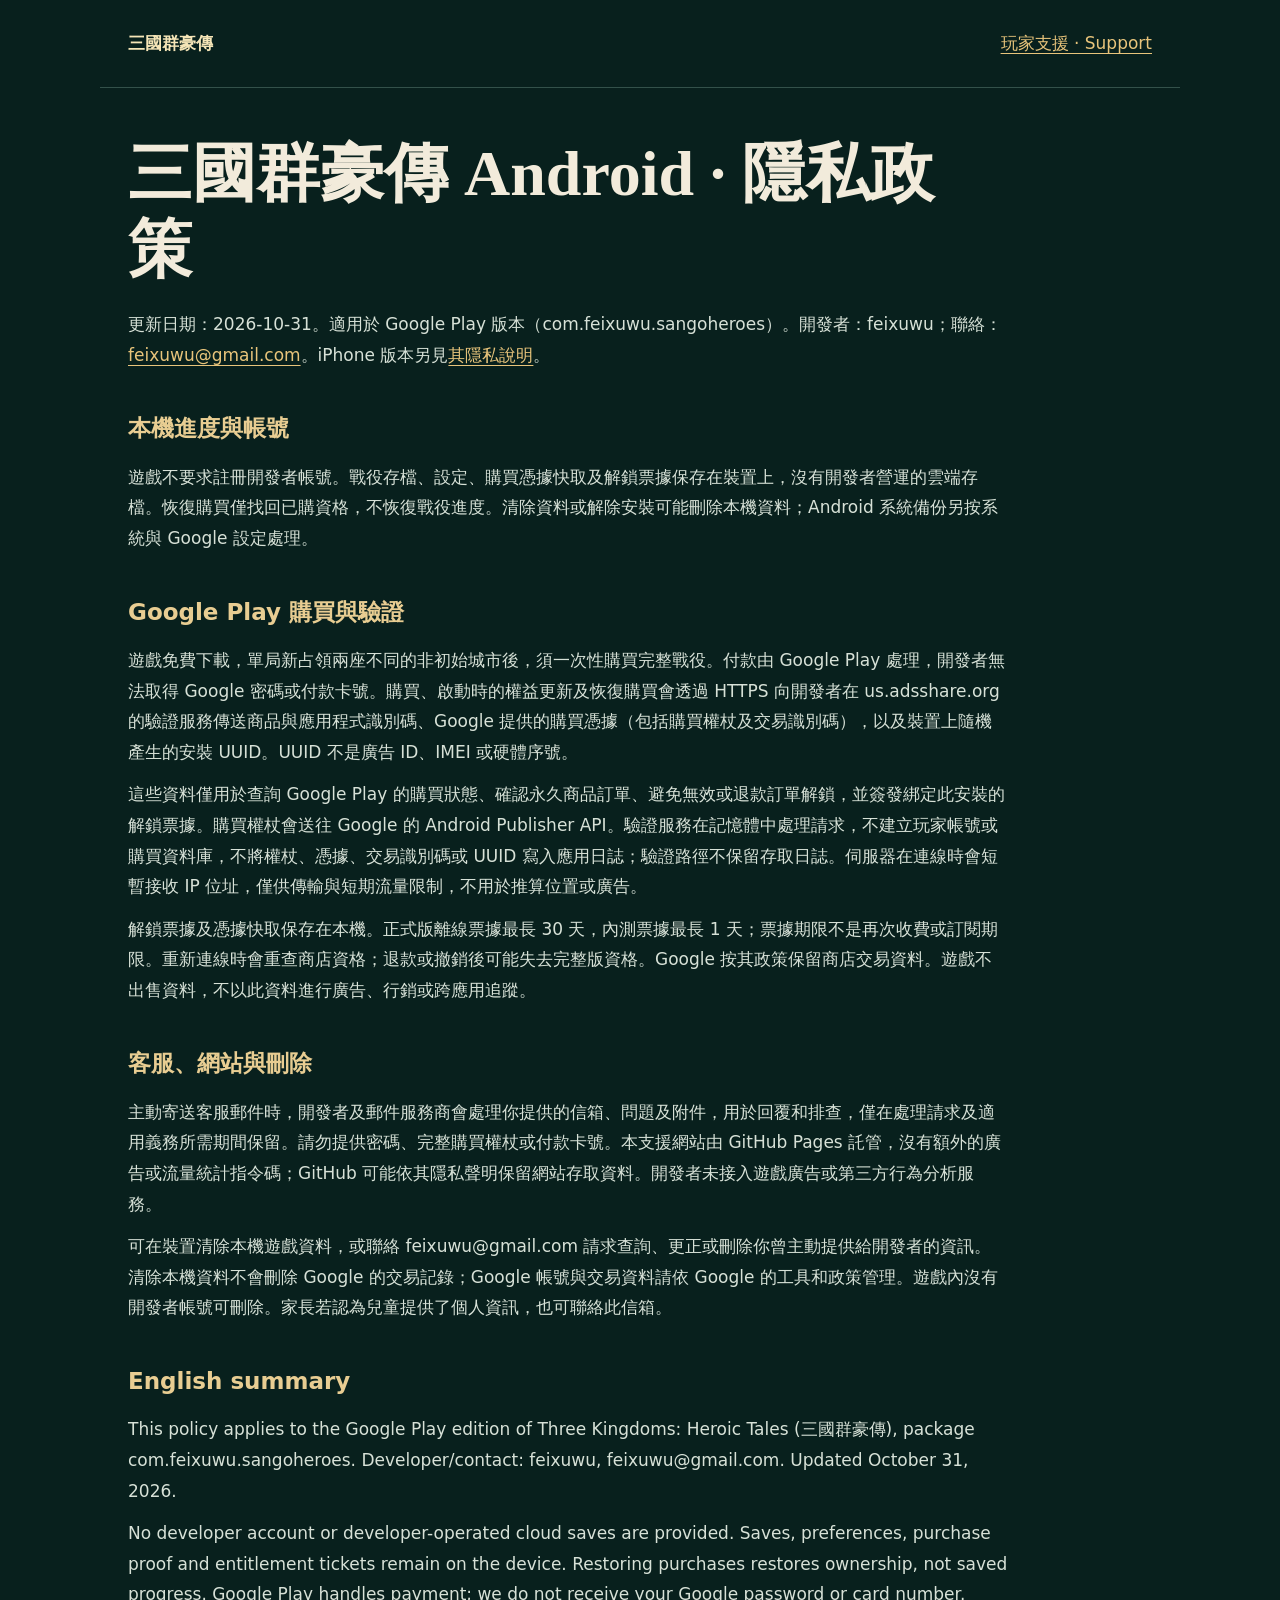
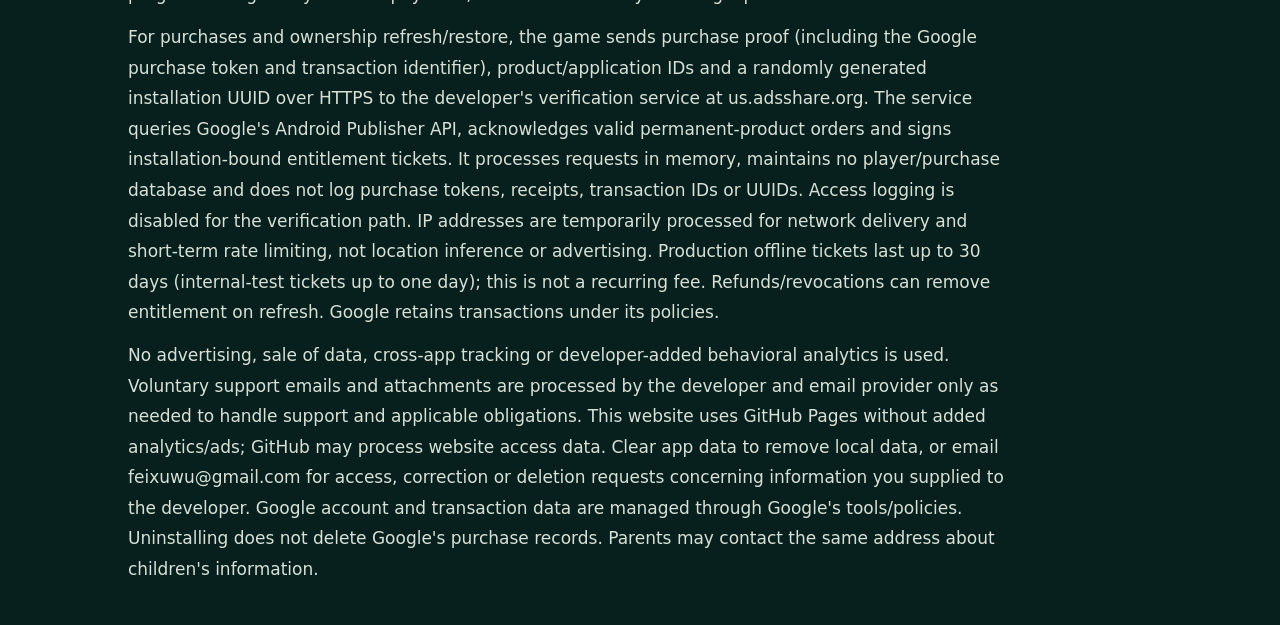
==== privacy-android.html @ 47c4d579 "Add Android Google Play purchase verification privacy policy" ====
<!doctype html>
<html lang="zh-Hant"><head><meta charset="utf-8"><meta name="viewport" content="width=device-width,initial-scale=1"><title>三國群豪傳 Android · 隱私政策</title><link rel="stylesheet" href="site.css"></head>
<body><header><a class="brand" href="index.html">三國群豪傳</a><nav><a href="support.html">玩家支援 · Support</a></nav></header><main><article class="article">
<h1>三國群豪傳 Android · 隱私政策</h1><p>更新日期：2026-10-31。適用於 Google Play 版本（com.feixuwu.sangoheroes）。開發者：feixuwu；聯絡：<a href="mailto:feixuwu@gmail.com">feixuwu@gmail.com</a>。iPhone 版本另見<a href="privacy.html">其隱私說明</a>。</p>
<h2>本機進度與帳號</h2><p>遊戲不要求註冊開發者帳號。戰役存檔、設定、購買憑據快取及解鎖票據保存在裝置上，沒有開發者營運的雲端存檔。恢復購買僅找回已購資格，不恢復戰役進度。清除資料或解除安裝可能刪除本機資料；Android 系統備份另按系統與 Google 設定處理。</p>
<h2>Google Play 購買與驗證</h2><p>遊戲免費下載，單局新占領兩座不同的非初始城市後，須一次性購買完整戰役。付款由 Google Play 處理，開發者無法取得 Google 密碼或付款卡號。購買、啟動時的權益更新及恢復購買會透過 HTTPS 向開發者在 us.adsshare.org 的驗證服務傳送商品與應用程式識別碼、Google 提供的購買憑據（包括購買權杖及交易識別碼），以及裝置上隨機產生的安裝 UUID。UUID 不是廣告 ID、IMEI 或硬體序號。</p>
<p>這些資料僅用於查詢 Google Play 的購買狀態、確認永久商品訂單、避免無效或退款訂單解鎖，並簽發綁定此安裝的解鎖票據。購買權杖會送往 Google 的 Android Publisher API。驗證服務在記憶體中處理請求，不建立玩家帳號或購買資料庫，不將權杖、憑據、交易識別碼或 UUID 寫入應用日誌；驗證路徑不保留存取日誌。伺服器在連線時會短暫接收 IP 位址，僅供傳輸與短期流量限制，不用於推算位置或廣告。</p>
<p>解鎖票據及憑據快取保存在本機。正式版離線票據最長 30 天，內測票據最長 1 天；票據期限不是再次收費或訂閱期限。重新連線時會重查商店資格；退款或撤銷後可能失去完整版資格。Google 按其政策保留商店交易資料。遊戲不出售資料，不以此資料進行廣告、行銷或跨應用追蹤。</p>
<h2>客服、網站與刪除</h2><p>主動寄送客服郵件時，開發者及郵件服務商會處理你提供的信箱、問題及附件，用於回覆和排查，僅在處理請求及適用義務所需期間保留。請勿提供密碼、完整購買權杖或付款卡號。本支援網站由 GitHub Pages 託管，沒有額外的廣告或流量統計指令碼；GitHub 可能依其隱私聲明保留網站存取資料。開發者未接入遊戲廣告或第三方行為分析服務。</p>
<p>可在裝置清除本機遊戲資料，或聯絡 feixuwu@gmail.com 請求查詢、更正或刪除你曾主動提供給開發者的資訊。清除本機資料不會刪除 Google 的交易記錄；Google 帳號與交易資料請依 Google 的工具和政策管理。遊戲內沒有開發者帳號可刪除。家長若認為兒童提供了個人資訊，也可聯絡此信箱。</p>
<h2>English summary</h2><p>This policy applies to the Google Play edition of Three Kingdoms: Heroic Tales (三國群豪傳), package com.feixuwu.sangoheroes. Developer/contact: feixuwu, feixuwu@gmail.com. Updated October 31, 2026.</p>
<p>No developer account or developer-operated cloud saves are provided. Saves, preferences, purchase proof and entitlement tickets remain on the device. Restoring purchases restores ownership, not saved progress. Google Play handles payment; we do not receive your Google password or card number.</p>
<p>For purchases and ownership refresh/restore, the game sends purchase proof (including the Google purchase token and transaction identifier), product/application IDs and a randomly generated installation UUID over HTTPS to the developer's verification service at us.adsshare.org. The service queries Google's Android Publisher API, acknowledges valid permanent-product orders and signs installation-bound entitlement tickets. It processes requests in memory, maintains no player/purchase database and does not log purchase tokens, receipts, transaction IDs or UUIDs. Access logging is disabled for the verification path. IP addresses are temporarily processed for network delivery and short-term rate limiting, not location inference or advertising. Production offline tickets last up to 30 days (internal-test tickets up to one day); this is not a recurring fee. Refunds/revocations can remove entitlement on refresh. Google retains transactions under its policies.</p>
<p>No advertising, sale of data, cross-app tracking or developer-added behavioral analytics is used. Voluntary support emails and attachments are processed by the developer and email provider only as needed to handle support and applicable obligations. This website uses GitHub Pages without added analytics/ads; GitHub may process website access data. Clear app data to remove local data, or email feixuwu@gmail.com for access, correction or deletion requests concerning information you supplied to the developer. Google account and transaction data are managed through Google's tools/policies. Uninstalling does not delete Google's purchase records. Parents may contact the same address about children's information.</p>
</article></main></body></html>
---- site.css ----
*{box-sizing:border-box}html{background:#08201d;color:#f2ebdb}body{margin:0;font:17px/1.8 system-ui,-apple-system,"Microsoft YaHei",sans-serif}a{color:#e8c47b;text-underline-offset:4px}a:hover{color:white}header,main,footer{max-width:1080px;margin:auto;padding:28px}header{display:flex;align-items:center;justify-content:space-between;gap:24px;border-bottom:1px solid #33514a}nav{display:flex;gap:22px;flex-wrap:wrap}.brand{font-weight:700;color:#f5e5b7;text-decoration:none}.languages{display:flex;gap:8px;margin:28px 0;flex-wrap:wrap}.languages a{padding:5px 14px;border:1px solid #416356;border-radius:7px;text-decoration:none}.languages a[aria-current=true]{background:#ecd08f;color:#132e25;border-color:#ecd08f}.eyebrow{letter-spacing:.18em;text-transform:uppercase;font-size:12px;color:#d6b66d}h1{font-family:Georgia,"KaiTi",serif;font-size:clamp(34px,5vw,64px);line-height:1.2;max-width:850px;margin:20px 0}h2{font-size:23px;color:#e8cd92;margin:38px 0 12px}p{max-width:880px;margin:12px 0;color:#d7e1d7}.hero{padding:30px 0 52px;border-bottom:1px solid #33514a}.lead{font-size:22px;max-width:780px}.notice{border-left:3px solid #ceaa61;background:#0f2c27;padding:16px 22px;margin:25px 0;color:#dce4db}.button{display:inline-block;padding:12px 23px;background:#e9c581;color:#102a24;border-radius:6px;text-decoration:none;font-weight:700;margin:12px 15px 12px 0}.button:hover{color:#132e25;background:#f4dfb4}.article{max-width:880px}.links{display:flex;gap:20px;flex-wrap:wrap}.contact{padding:25px 0;border-top:1px solid #33514a;margin-top:36px}footer{font-size:14px;color:#aebdb3;border-top:1px solid #33514a}section[hidden]{display:none}.noscript{padding:20px}a:focus-visible{outline:3px solid #fff;outline-offset:4px}@media(max-width:600px){body{font-size:16px}header{align-items:start;flex-direction:column;padding:22px}main{padding:22px}.hero{padding-top:10px}h1{font-size:38px}.lead{font-size:19px}nav{gap:17px}}
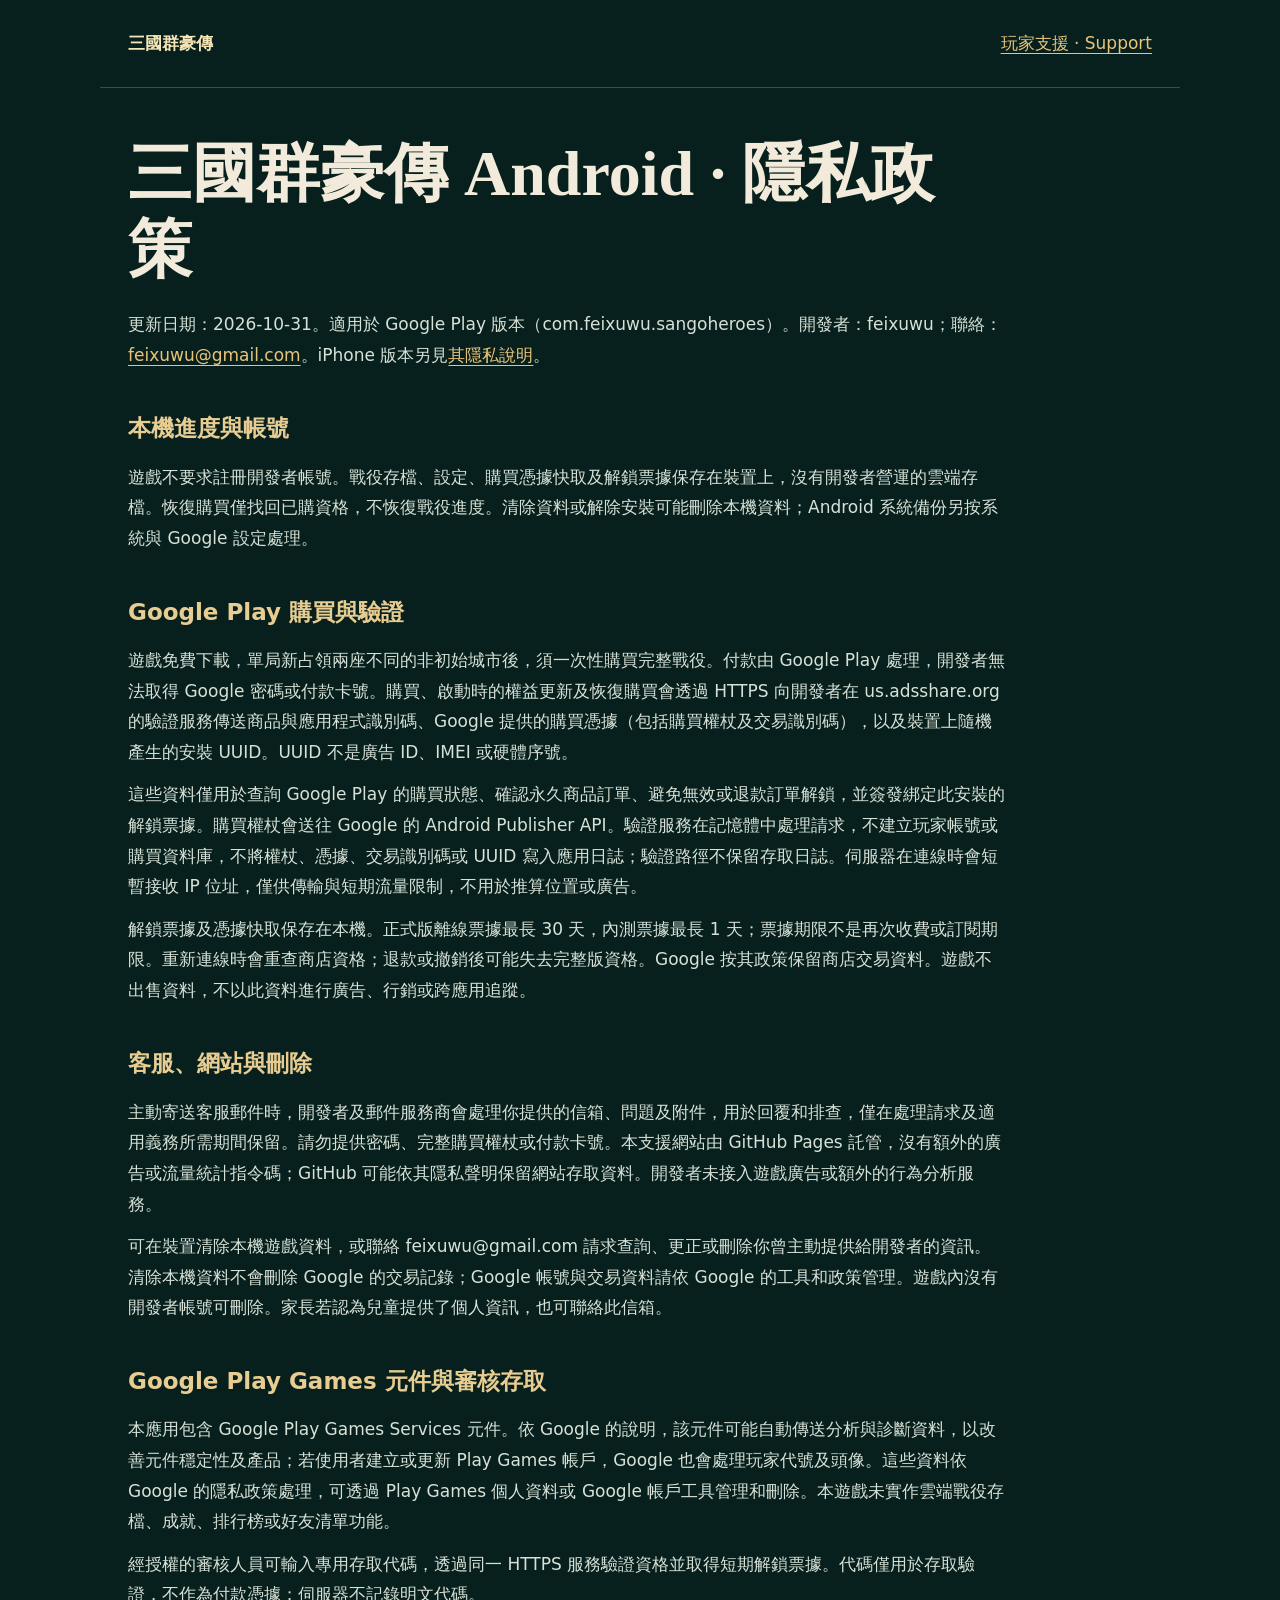
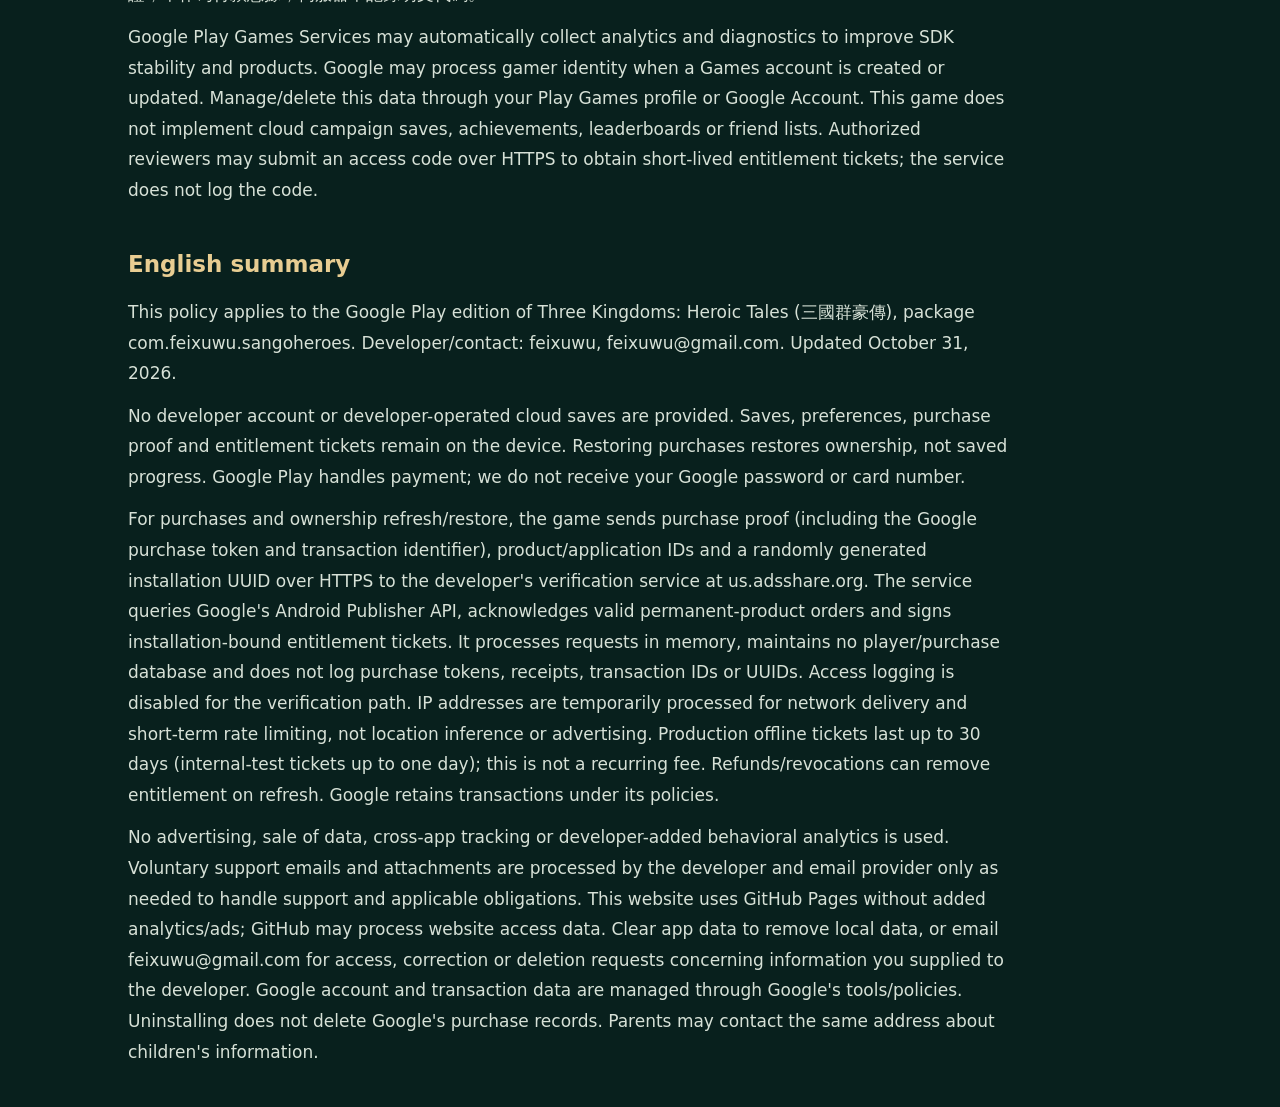
==== commit b50789dd: "Disclose bundled Play Games diagnostics and authorized review access" ====
--- a/privacy-android.html
+++ b/privacy-android.html
@@ -6,9 +6,9 @@
 <h2>Google Play 購買與驗證</h2><p>遊戲免費下載，單局新占領兩座不同的非初始城市後，須一次性購買完整戰役。付款由 Google Play 處理，開發者無法取得 Google 密碼或付款卡號。購買、啟動時的權益更新及恢復購買會透過 HTTPS 向開發者在 us.adsshare.org 的驗證服務傳送商品與應用程式識別碼、Google 提供的購買憑據（包括購買權杖及交易識別碼），以及裝置上隨機產生的安裝 UUID。UUID 不是廣告 ID、IMEI 或硬體序號。</p>
 <p>這些資料僅用於查詢 Google Play 的購買狀態、確認永久商品訂單、避免無效或退款訂單解鎖，並簽發綁定此安裝的解鎖票據。購買權杖會送往 Google 的 Android Publisher API。驗證服務在記憶體中處理請求，不建立玩家帳號或購買資料庫，不將權杖、憑據、交易識別碼或 UUID 寫入應用日誌；驗證路徑不保留存取日誌。伺服器在連線時會短暫接收 IP 位址，僅供傳輸與短期流量限制，不用於推算位置或廣告。</p>
 <p>解鎖票據及憑據快取保存在本機。正式版離線票據最長 30 天，內測票據最長 1 天；票據期限不是再次收費或訂閱期限。重新連線時會重查商店資格；退款或撤銷後可能失去完整版資格。Google 按其政策保留商店交易資料。遊戲不出售資料，不以此資料進行廣告、行銷或跨應用追蹤。</p>
-<h2>客服、網站與刪除</h2><p>主動寄送客服郵件時，開發者及郵件服務商會處理你提供的信箱、問題及附件，用於回覆和排查，僅在處理請求及適用義務所需期間保留。請勿提供密碼、完整購買權杖或付款卡號。本支援網站由 GitHub Pages 託管，沒有額外的廣告或流量統計指令碼；GitHub 可能依其隱私聲明保留網站存取資料。開發者未接入遊戲廣告或第三方行為分析服務。</p>
+<h2>客服、網站與刪除</h2><p>主動寄送客服郵件時，開發者及郵件服務商會處理你提供的信箱、問題及附件，用於回覆和排查，僅在處理請求及適用義務所需期間保留。請勿提供密碼、完整購買權杖或付款卡號。本支援網站由 GitHub Pages 託管，沒有額外的廣告或流量統計指令碼；GitHub 可能依其隱私聲明保留網站存取資料。開發者未接入遊戲廣告或額外的行為分析服務。</p>
 <p>可在裝置清除本機遊戲資料，或聯絡 feixuwu@gmail.com 請求查詢、更正或刪除你曾主動提供給開發者的資訊。清除本機資料不會刪除 Google 的交易記錄；Google 帳號與交易資料請依 Google 的工具和政策管理。遊戲內沒有開發者帳號可刪除。家長若認為兒童提供了個人資訊，也可聯絡此信箱。</p>
-<h2>English summary</h2><p>This policy applies to the Google Play edition of Three Kingdoms: Heroic Tales (三國群豪傳), package com.feixuwu.sangoheroes. Developer/contact: feixuwu, feixuwu@gmail.com. Updated October 31, 2026.</p>
+<h2>Google Play Games 元件與審核存取</h2><p>本應用包含 Google Play Games Services 元件。依 Google 的說明，該元件可能自動傳送分析與診斷資料，以改善元件穩定性及產品；若使用者建立或更新 Play Games 帳戶，Google 也會處理玩家代號及頭像。這些資料依 Google 的隱私政策處理，可透過 Play Games 個人資料或 Google 帳戶工具管理和刪除。本遊戲未實作雲端戰役存檔、成就、排行榜或好友清單功能。</p><p>經授權的審核人員可輸入專用存取代碼，透過同一 HTTPS 服務驗證資格並取得短期解鎖票據。代碼僅用於存取驗證，不作為付款憑據；伺服器不記錄明文代碼。</p><p>Google Play Games Services may automatically collect analytics and diagnostics to improve SDK stability and products. Google may process gamer identity when a Games account is created or updated. Manage/delete this data through your Play Games profile or Google Account. This game does not implement cloud campaign saves, achievements, leaderboards or friend lists. Authorized reviewers may submit an access code over HTTPS to obtain short-lived entitlement tickets; the service does not log the code.</p><h2>English summary</h2><p>This policy applies to the Google Play edition of Three Kingdoms: Heroic Tales (三國群豪傳), package com.feixuwu.sangoheroes. Developer/contact: feixuwu, feixuwu@gmail.com. Updated October 31, 2026.</p>
 <p>No developer account or developer-operated cloud saves are provided. Saves, preferences, purchase proof and entitlement tickets remain on the device. Restoring purchases restores ownership, not saved progress. Google Play handles payment; we do not receive your Google password or card number.</p>
 <p>For purchases and ownership refresh/restore, the game sends purchase proof (including the Google purchase token and transaction identifier), product/application IDs and a randomly generated installation UUID over HTTPS to the developer's verification service at us.adsshare.org. The service queries Google's Android Publisher API, acknowledges valid permanent-product orders and signs installation-bound entitlement tickets. It processes requests in memory, maintains no player/purchase database and does not log purchase tokens, receipts, transaction IDs or UUIDs. Access logging is disabled for the verification path. IP addresses are temporarily processed for network delivery and short-term rate limiting, not location inference or advertising. Production offline tickets last up to 30 days (internal-test tickets up to one day); this is not a recurring fee. Refunds/revocations can remove entitlement on refresh. Google retains transactions under its policies.</p>
 <p>No advertising, sale of data, cross-app tracking or developer-added behavioral analytics is used. Voluntary support emails and attachments are processed by the developer and email provider only as needed to handle support and applicable obligations. This website uses GitHub Pages without added analytics/ads; GitHub may process website access data. Clear app data to remove local data, or email feixuwu@gmail.com for access, correction or deletion requests concerning information you supplied to the developer. Google account and transaction data are managed through Google's tools/policies. Uninstalling does not delete Google's purchase records. Parents may contact the same address about children's information.</p>
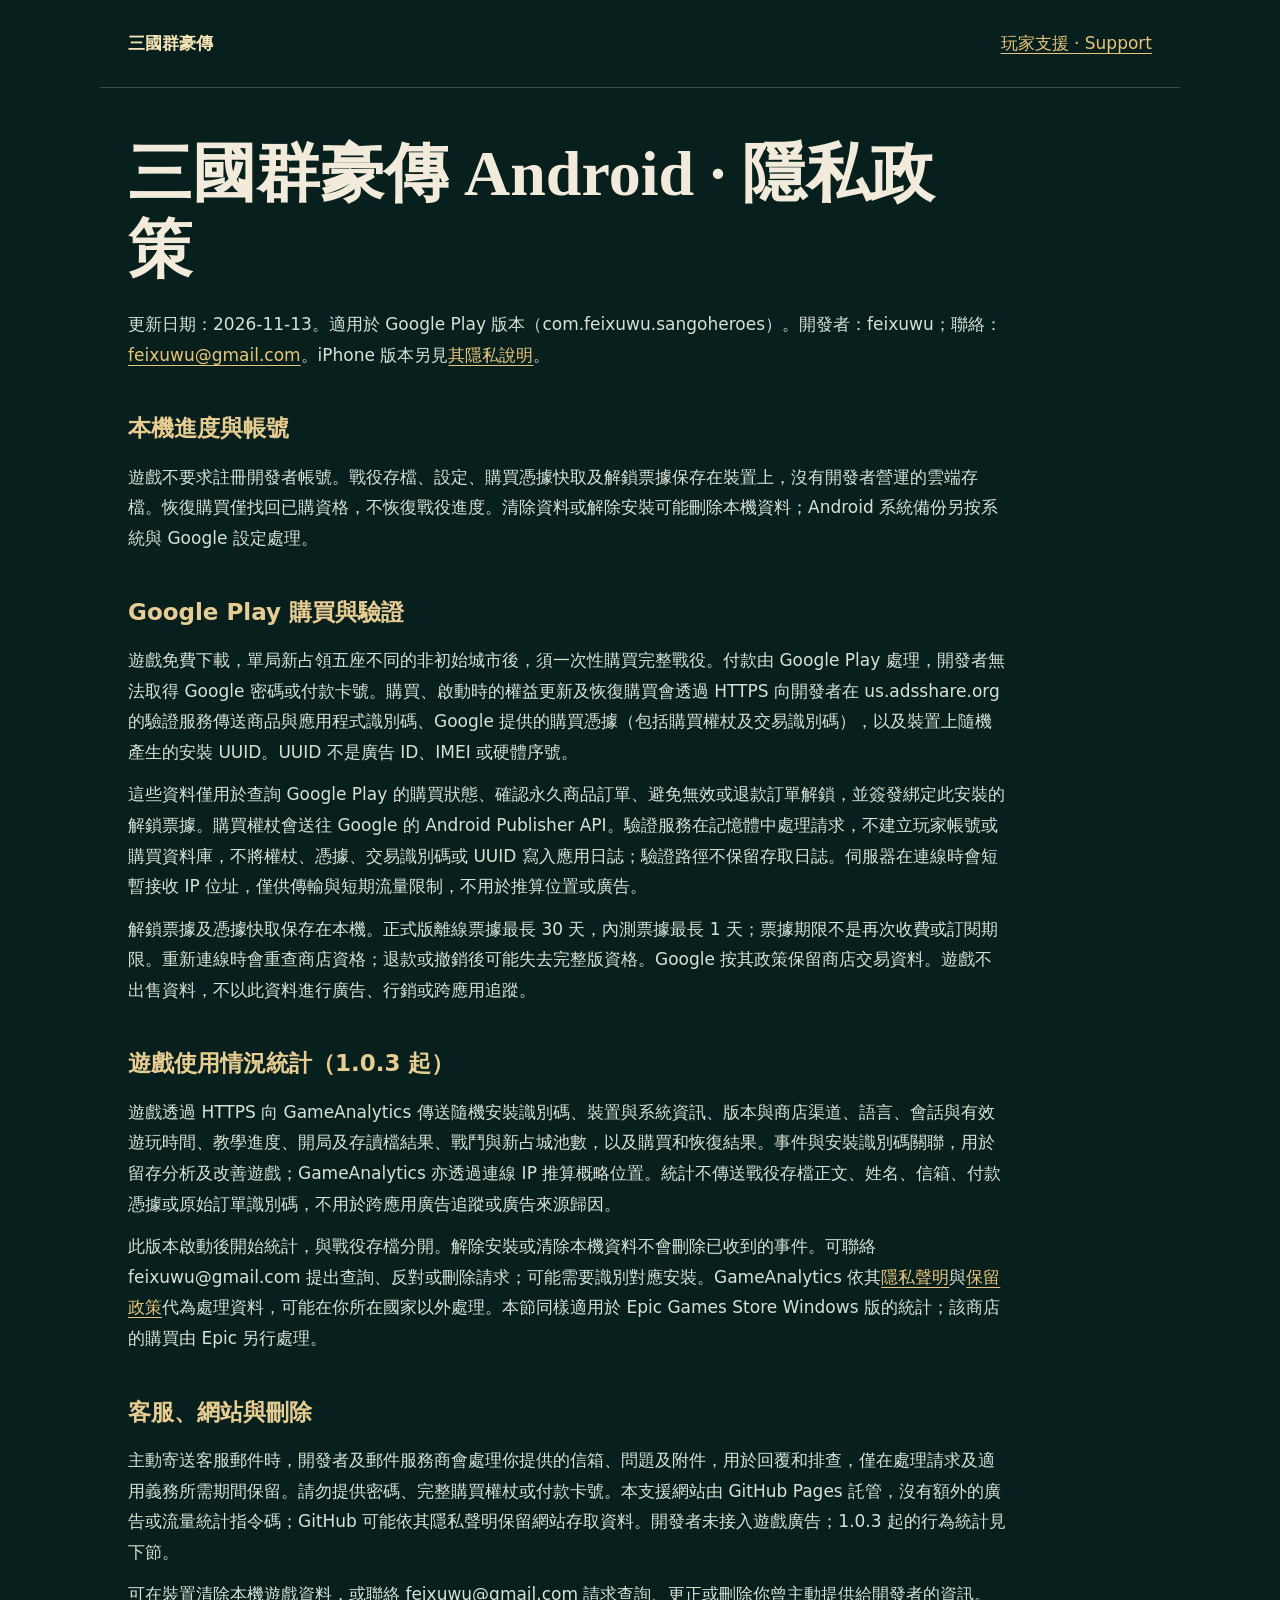
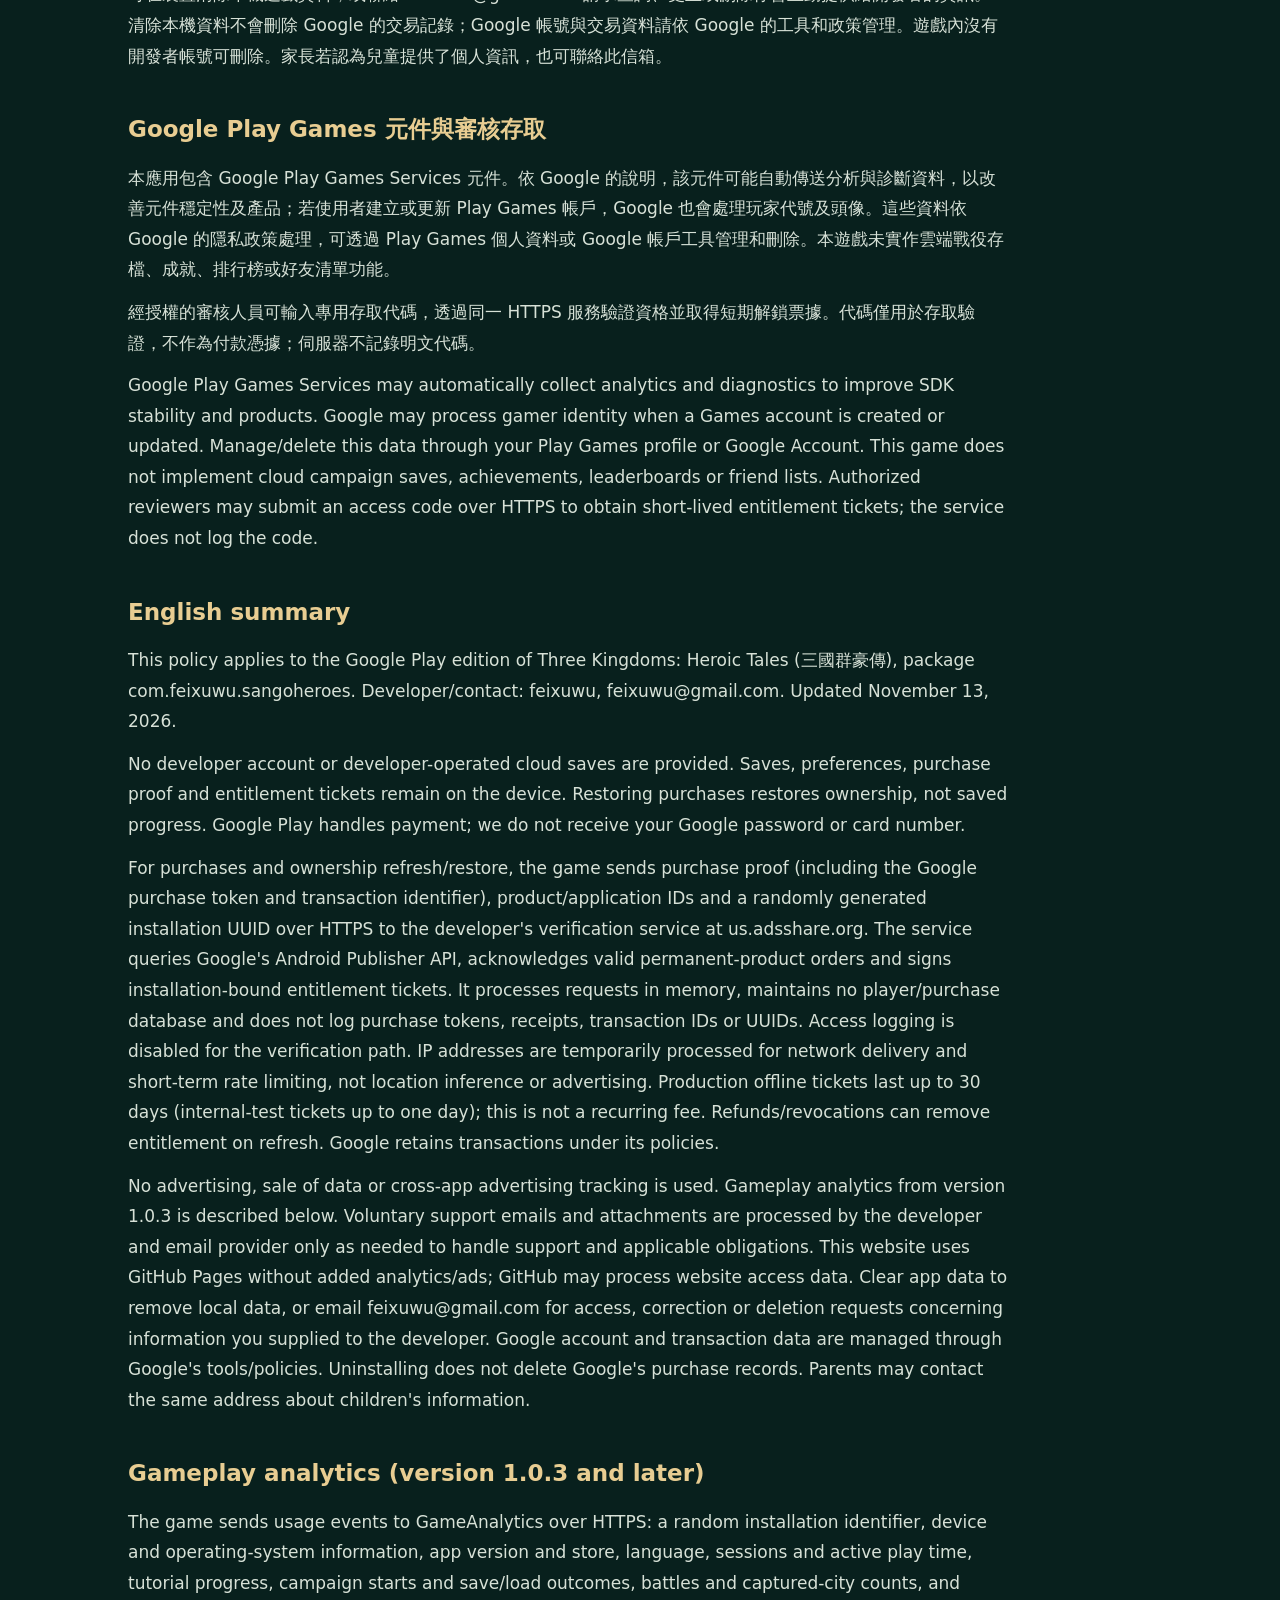
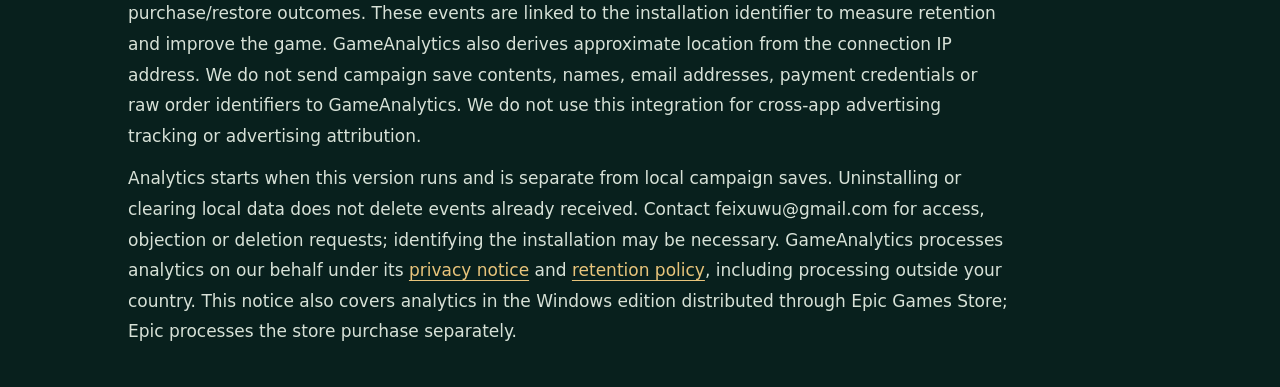
==== commit 018695cb: "docs: disclose version 1.0.3 gameplay analytics" ====
--- a/privacy-android.html
+++ b/privacy-android.html
@@ -1,15 +1,17 @@
 <!doctype html>
 <html lang="zh-Hant"><head><meta charset="utf-8"><meta name="viewport" content="width=device-width,initial-scale=1"><title>三國群豪傳 Android · 隱私政策</title><link rel="stylesheet" href="site.css"></head>
 <body><header><a class="brand" href="index.html">三國群豪傳</a><nav><a href="support.html">玩家支援 · Support</a></nav></header><main><article class="article">
-<h1>三國群豪傳 Android · 隱私政策</h1><p>更新日期：2026-10-31。適用於 Google Play 版本（com.feixuwu.sangoheroes）。開發者：feixuwu；聯絡：<a href="mailto:feixuwu@gmail.com">feixuwu@gmail.com</a>。iPhone 版本另見<a href="privacy.html">其隱私說明</a>。</p>
+<h1>三國群豪傳 Android · 隱私政策</h1><p>更新日期：2026-11-13。適用於 Google Play 版本（com.feixuwu.sangoheroes）。開發者：feixuwu；聯絡：<a href="mailto:feixuwu@gmail.com">feixuwu@gmail.com</a>。iPhone 版本另見<a href="privacy.html">其隱私說明</a>。</p>
 <h2>本機進度與帳號</h2><p>遊戲不要求註冊開發者帳號。戰役存檔、設定、購買憑據快取及解鎖票據保存在裝置上，沒有開發者營運的雲端存檔。恢復購買僅找回已購資格，不恢復戰役進度。清除資料或解除安裝可能刪除本機資料；Android 系統備份另按系統與 Google 設定處理。</p>
-<h2>Google Play 購買與驗證</h2><p>遊戲免費下載，單局新占領兩座不同的非初始城市後，須一次性購買完整戰役。付款由 Google Play 處理，開發者無法取得 Google 密碼或付款卡號。購買、啟動時的權益更新及恢復購買會透過 HTTPS 向開發者在 us.adsshare.org 的驗證服務傳送商品與應用程式識別碼、Google 提供的購買憑據（包括購買權杖及交易識別碼），以及裝置上隨機產生的安裝 UUID。UUID 不是廣告 ID、IMEI 或硬體序號。</p>
+<h2>Google Play 購買與驗證</h2><p>遊戲免費下載，單局新占領五座不同的非初始城市後，須一次性購買完整戰役。付款由 Google Play 處理，開發者無法取得 Google 密碼或付款卡號。購買、啟動時的權益更新及恢復購買會透過 HTTPS 向開發者在 us.adsshare.org 的驗證服務傳送商品與應用程式識別碼、Google 提供的購買憑據（包括購買權杖及交易識別碼），以及裝置上隨機產生的安裝 UUID。UUID 不是廣告 ID、IMEI 或硬體序號。</p>
 <p>這些資料僅用於查詢 Google Play 的購買狀態、確認永久商品訂單、避免無效或退款訂單解鎖，並簽發綁定此安裝的解鎖票據。購買權杖會送往 Google 的 Android Publisher API。驗證服務在記憶體中處理請求，不建立玩家帳號或購買資料庫，不將權杖、憑據、交易識別碼或 UUID 寫入應用日誌；驗證路徑不保留存取日誌。伺服器在連線時會短暫接收 IP 位址，僅供傳輸與短期流量限制，不用於推算位置或廣告。</p>
 <p>解鎖票據及憑據快取保存在本機。正式版離線票據最長 30 天，內測票據最長 1 天；票據期限不是再次收費或訂閱期限。重新連線時會重查商店資格；退款或撤銷後可能失去完整版資格。Google 按其政策保留商店交易資料。遊戲不出售資料，不以此資料進行廣告、行銷或跨應用追蹤。</p>
-<h2>客服、網站與刪除</h2><p>主動寄送客服郵件時，開發者及郵件服務商會處理你提供的信箱、問題及附件，用於回覆和排查，僅在處理請求及適用義務所需期間保留。請勿提供密碼、完整購買權杖或付款卡號。本支援網站由 GitHub Pages 託管，沒有額外的廣告或流量統計指令碼；GitHub 可能依其隱私聲明保留網站存取資料。開發者未接入遊戲廣告或額外的行為分析服務。</p>
+<h2>遊戲使用情況統計（1.0.3 起）</h2><p>遊戲透過 HTTPS 向 GameAnalytics 傳送隨機安裝識別碼、裝置與系統資訊、版本與商店渠道、語言、會話與有效遊玩時間、教學進度、開局及存讀檔結果、戰鬥與新占城池數，以及購買和恢復結果。事件與安裝識別碼關聯，用於留存分析及改善遊戲；GameAnalytics 亦透過連線 IP 推算概略位置。統計不傳送戰役存檔正文、姓名、信箱、付款憑據或原始訂單識別碼，不用於跨應用廣告追蹤或廣告來源歸因。</p><p>此版本啟動後開始統計，與戰役存檔分開。解除安裝或清除本機資料不會刪除已收到的事件。可聯絡 feixuwu@gmail.com 提出查詢、反對或刪除請求；可能需要識別對應安裝。GameAnalytics 依其<a href="https://www.gameanalytics.com/trust/privacy-notice">隱私聲明</a>與<a href="https://www.gameanalytics.com/trust/data-retention-and-deletion-policy">保留政策</a>代為處理資料，可能在你所在國家以外處理。本節同樣適用於 Epic Games Store Windows 版的統計；該商店的購買由 Epic 另行處理。</p>
+<h2>客服、網站與刪除</h2><p>主動寄送客服郵件時，開發者及郵件服務商會處理你提供的信箱、問題及附件，用於回覆和排查，僅在處理請求及適用義務所需期間保留。請勿提供密碼、完整購買權杖或付款卡號。本支援網站由 GitHub Pages 託管，沒有額外的廣告或流量統計指令碼；GitHub 可能依其隱私聲明保留網站存取資料。開發者未接入遊戲廣告；1.0.3 起的行為統計見下節。</p>
 <p>可在裝置清除本機遊戲資料，或聯絡 feixuwu@gmail.com 請求查詢、更正或刪除你曾主動提供給開發者的資訊。清除本機資料不會刪除 Google 的交易記錄；Google 帳號與交易資料請依 Google 的工具和政策管理。遊戲內沒有開發者帳號可刪除。家長若認為兒童提供了個人資訊，也可聯絡此信箱。</p>
-<h2>Google Play Games 元件與審核存取</h2><p>本應用包含 Google Play Games Services 元件。依 Google 的說明，該元件可能自動傳送分析與診斷資料，以改善元件穩定性及產品；若使用者建立或更新 Play Games 帳戶，Google 也會處理玩家代號及頭像。這些資料依 Google 的隱私政策處理，可透過 Play Games 個人資料或 Google 帳戶工具管理和刪除。本遊戲未實作雲端戰役存檔、成就、排行榜或好友清單功能。</p><p>經授權的審核人員可輸入專用存取代碼，透過同一 HTTPS 服務驗證資格並取得短期解鎖票據。代碼僅用於存取驗證，不作為付款憑據；伺服器不記錄明文代碼。</p><p>Google Play Games Services may automatically collect analytics and diagnostics to improve SDK stability and products. Google may process gamer identity when a Games account is created or updated. Manage/delete this data through your Play Games profile or Google Account. This game does not implement cloud campaign saves, achievements, leaderboards or friend lists. Authorized reviewers may submit an access code over HTTPS to obtain short-lived entitlement tickets; the service does not log the code.</p><h2>English summary</h2><p>This policy applies to the Google Play edition of Three Kingdoms: Heroic Tales (三國群豪傳), package com.feixuwu.sangoheroes. Developer/contact: feixuwu, feixuwu@gmail.com. Updated October 31, 2026.</p>
+<h2>Google Play Games 元件與審核存取</h2><p>本應用包含 Google Play Games Services 元件。依 Google 的說明，該元件可能自動傳送分析與診斷資料，以改善元件穩定性及產品；若使用者建立或更新 Play Games 帳戶，Google 也會處理玩家代號及頭像。這些資料依 Google 的隱私政策處理，可透過 Play Games 個人資料或 Google 帳戶工具管理和刪除。本遊戲未實作雲端戰役存檔、成就、排行榜或好友清單功能。</p><p>經授權的審核人員可輸入專用存取代碼，透過同一 HTTPS 服務驗證資格並取得短期解鎖票據。代碼僅用於存取驗證，不作為付款憑據；伺服器不記錄明文代碼。</p><p>Google Play Games Services may automatically collect analytics and diagnostics to improve SDK stability and products. Google may process gamer identity when a Games account is created or updated. Manage/delete this data through your Play Games profile or Google Account. This game does not implement cloud campaign saves, achievements, leaderboards or friend lists. Authorized reviewers may submit an access code over HTTPS to obtain short-lived entitlement tickets; the service does not log the code.</p><h2>English summary</h2><p>This policy applies to the Google Play edition of Three Kingdoms: Heroic Tales (三國群豪傳), package com.feixuwu.sangoheroes. Developer/contact: feixuwu, feixuwu@gmail.com. Updated November 13, 2026.</p>
 <p>No developer account or developer-operated cloud saves are provided. Saves, preferences, purchase proof and entitlement tickets remain on the device. Restoring purchases restores ownership, not saved progress. Google Play handles payment; we do not receive your Google password or card number.</p>
 <p>For purchases and ownership refresh/restore, the game sends purchase proof (including the Google purchase token and transaction identifier), product/application IDs and a randomly generated installation UUID over HTTPS to the developer's verification service at us.adsshare.org. The service queries Google's Android Publisher API, acknowledges valid permanent-product orders and signs installation-bound entitlement tickets. It processes requests in memory, maintains no player/purchase database and does not log purchase tokens, receipts, transaction IDs or UUIDs. Access logging is disabled for the verification path. IP addresses are temporarily processed for network delivery and short-term rate limiting, not location inference or advertising. Production offline tickets last up to 30 days (internal-test tickets up to one day); this is not a recurring fee. Refunds/revocations can remove entitlement on refresh. Google retains transactions under its policies.</p>
-<p>No advertising, sale of data, cross-app tracking or developer-added behavioral analytics is used. Voluntary support emails and attachments are processed by the developer and email provider only as needed to handle support and applicable obligations. This website uses GitHub Pages without added analytics/ads; GitHub may process website access data. Clear app data to remove local data, or email feixuwu@gmail.com for access, correction or deletion requests concerning information you supplied to the developer. Google account and transaction data are managed through Google's tools/policies. Uninstalling does not delete Google's purchase records. Parents may contact the same address about children's information.</p>
+<p>No advertising, sale of data or cross-app advertising tracking is used. Gameplay analytics from version 1.0.3 is described below. Voluntary support emails and attachments are processed by the developer and email provider only as needed to handle support and applicable obligations. This website uses GitHub Pages without added analytics/ads; GitHub may process website access data. Clear app data to remove local data, or email feixuwu@gmail.com for access, correction or deletion requests concerning information you supplied to the developer. Google account and transaction data are managed through Google's tools/policies. Uninstalling does not delete Google's purchase records. Parents may contact the same address about children's information.</p>
+<h2>Gameplay analytics (version 1.0.3 and later)</h2><p>The game sends usage events to GameAnalytics over HTTPS: a random installation identifier, device and operating-system information, app version and store, language, sessions and active play time, tutorial progress, campaign starts and save/load outcomes, battles and captured-city counts, and purchase/restore outcomes. These events are linked to the installation identifier to measure retention and improve the game. GameAnalytics also derives approximate location from the connection IP address. We do not send campaign save contents, names, email addresses, payment credentials or raw order identifiers to GameAnalytics. We do not use this integration for cross-app advertising tracking or advertising attribution.</p><p>Analytics starts when this version runs and is separate from local campaign saves. Uninstalling or clearing local data does not delete events already received. Contact feixuwu@gmail.com for access, objection or deletion requests; identifying the installation may be necessary. GameAnalytics processes analytics on our behalf under its <a href="https://www.gameanalytics.com/trust/privacy-notice">privacy notice</a> and <a href="https://www.gameanalytics.com/trust/data-retention-and-deletion-policy">retention policy</a>, including processing outside your country. This notice also covers analytics in the Windows edition distributed through Epic Games Store; Epic processes the store purchase separately.</p>
 </article></main></body></html>
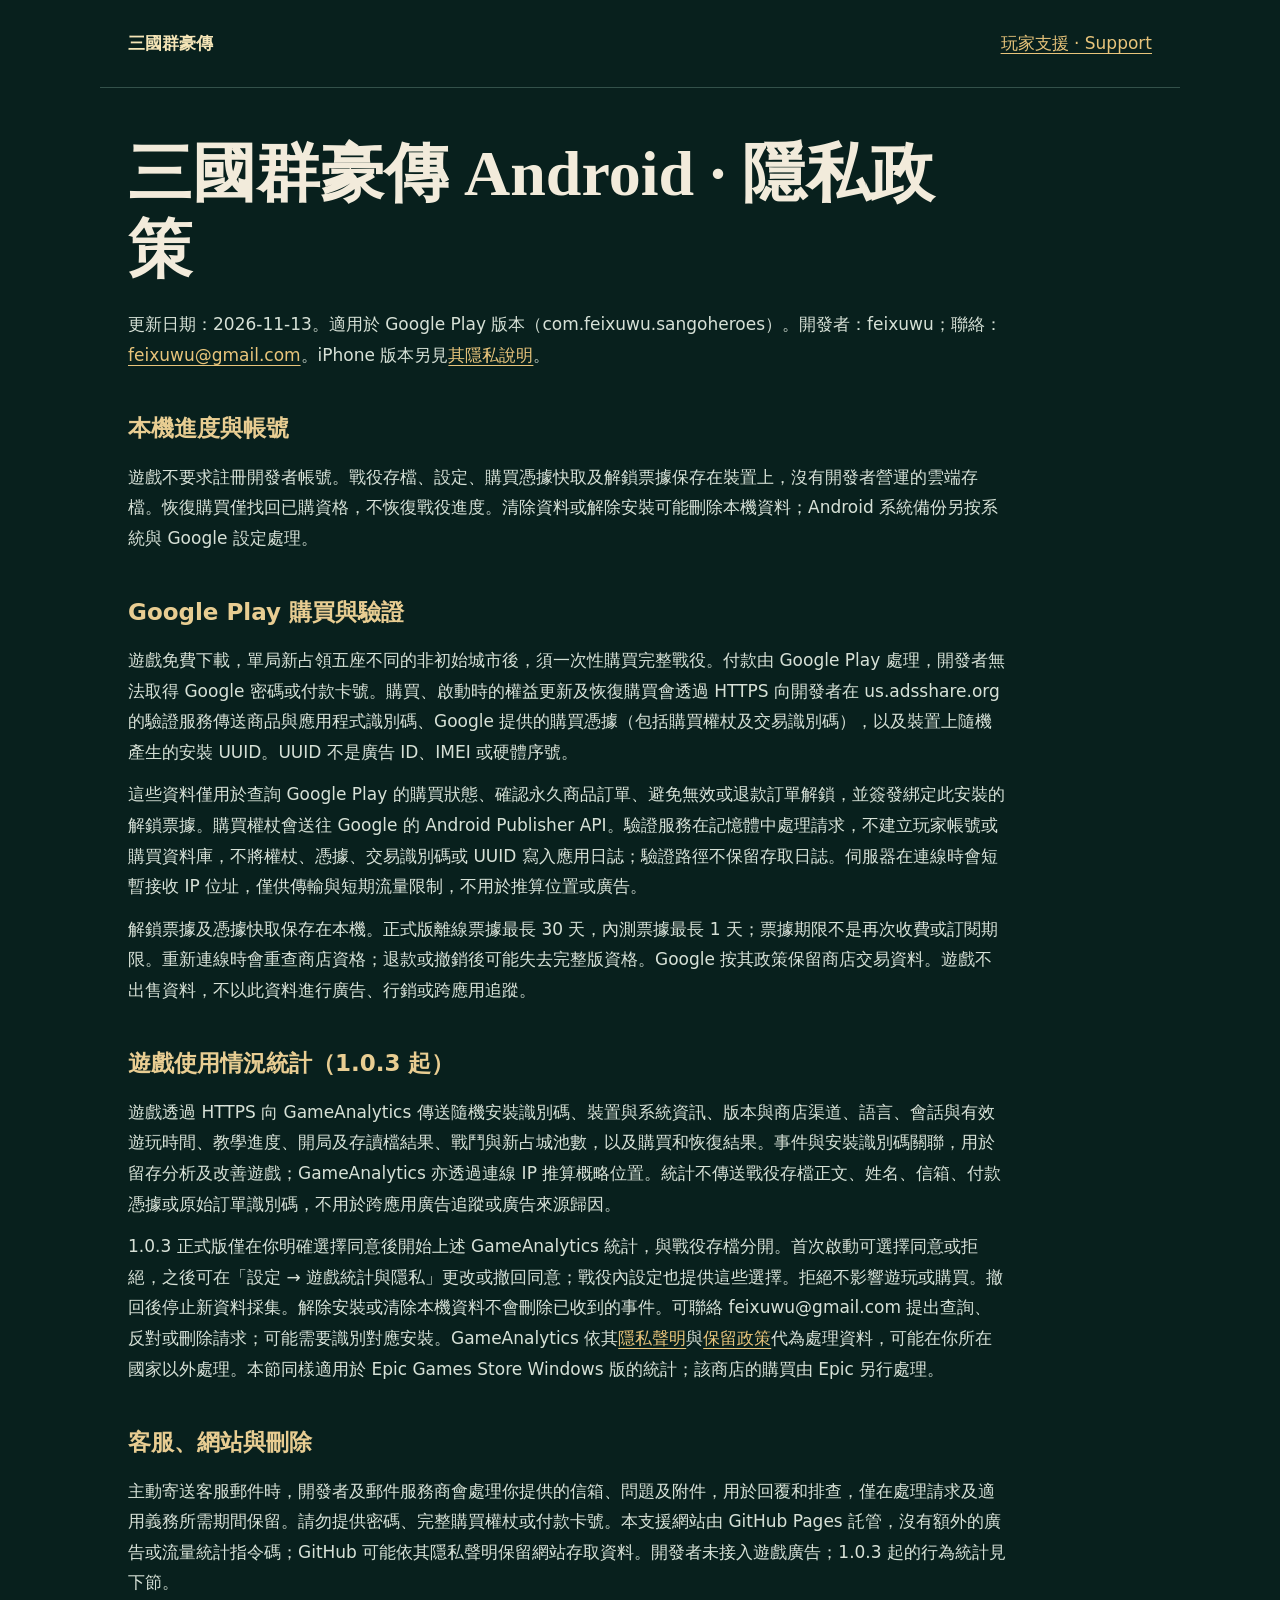
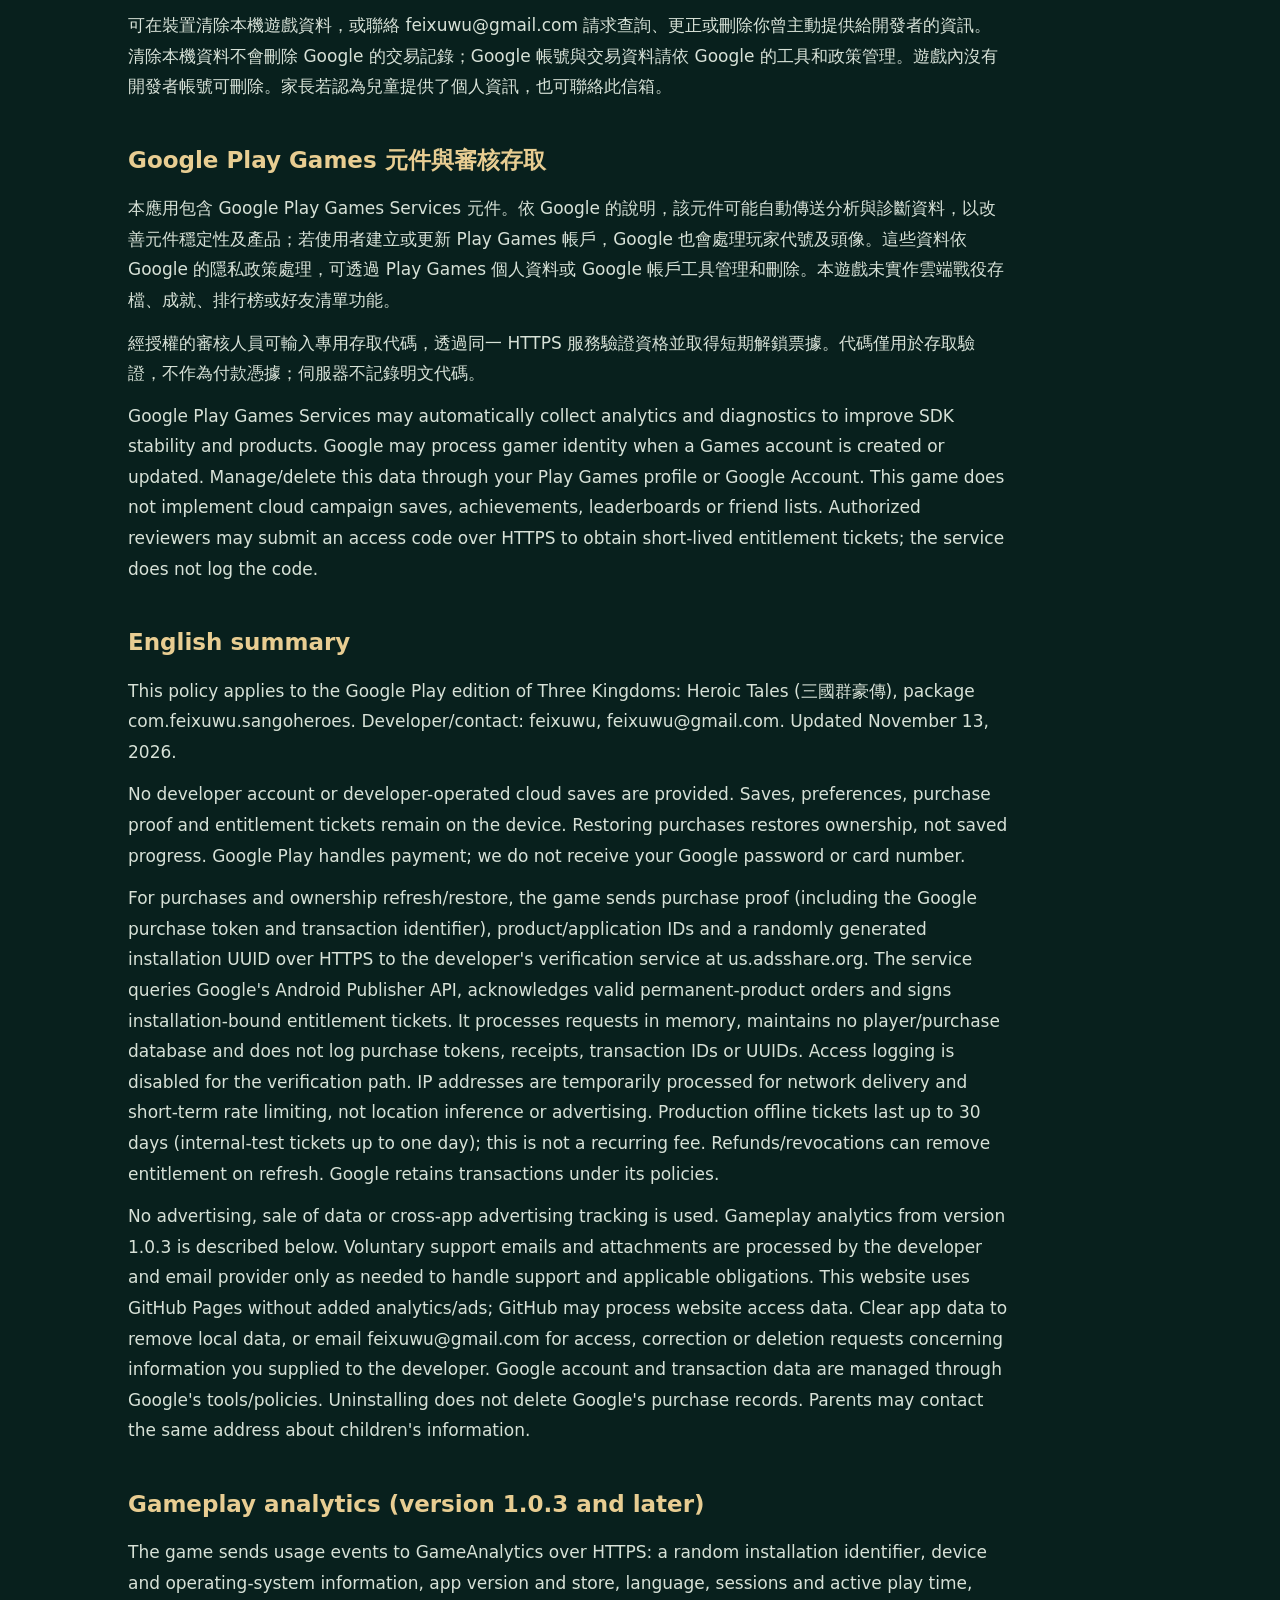
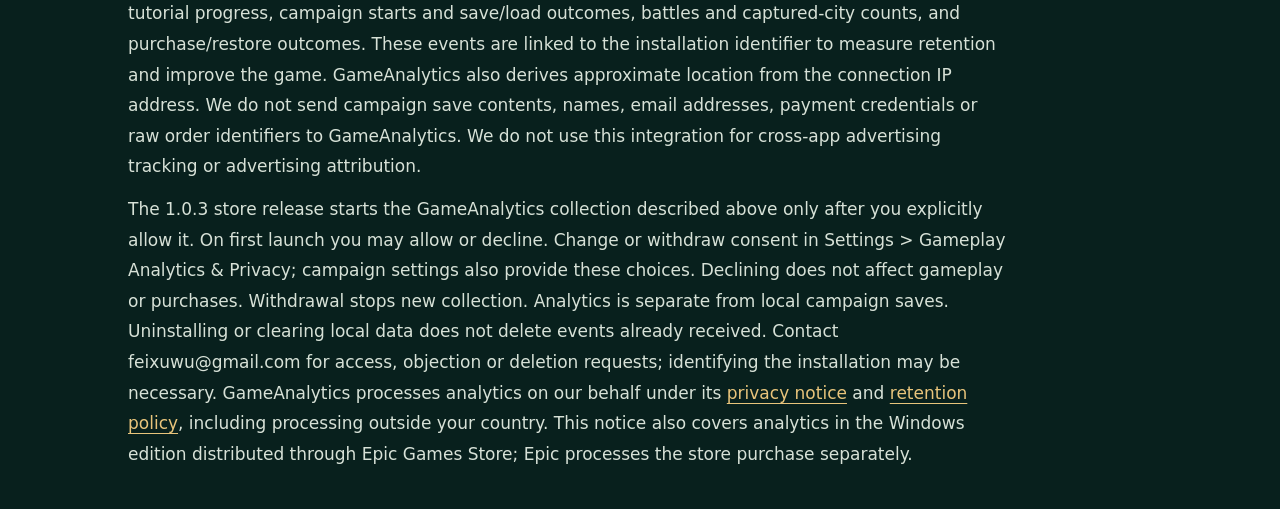
==== commit 1aa2c3c3: "Describe explicit analytics consent and withdrawal in 1.0.3" ====
--- a/privacy-android.html
+++ b/privacy-android.html
@@ -6,12 +6,12 @@
 <h2>Google Play 購買與驗證</h2><p>遊戲免費下載，單局新占領五座不同的非初始城市後，須一次性購買完整戰役。付款由 Google Play 處理，開發者無法取得 Google 密碼或付款卡號。購買、啟動時的權益更新及恢復購買會透過 HTTPS 向開發者在 us.adsshare.org 的驗證服務傳送商品與應用程式識別碼、Google 提供的購買憑據（包括購買權杖及交易識別碼），以及裝置上隨機產生的安裝 UUID。UUID 不是廣告 ID、IMEI 或硬體序號。</p>
 <p>這些資料僅用於查詢 Google Play 的購買狀態、確認永久商品訂單、避免無效或退款訂單解鎖，並簽發綁定此安裝的解鎖票據。購買權杖會送往 Google 的 Android Publisher API。驗證服務在記憶體中處理請求，不建立玩家帳號或購買資料庫，不將權杖、憑據、交易識別碼或 UUID 寫入應用日誌；驗證路徑不保留存取日誌。伺服器在連線時會短暫接收 IP 位址，僅供傳輸與短期流量限制，不用於推算位置或廣告。</p>
 <p>解鎖票據及憑據快取保存在本機。正式版離線票據最長 30 天，內測票據最長 1 天；票據期限不是再次收費或訂閱期限。重新連線時會重查商店資格；退款或撤銷後可能失去完整版資格。Google 按其政策保留商店交易資料。遊戲不出售資料，不以此資料進行廣告、行銷或跨應用追蹤。</p>
-<h2>遊戲使用情況統計（1.0.3 起）</h2><p>遊戲透過 HTTPS 向 GameAnalytics 傳送隨機安裝識別碼、裝置與系統資訊、版本與商店渠道、語言、會話與有效遊玩時間、教學進度、開局及存讀檔結果、戰鬥與新占城池數，以及購買和恢復結果。事件與安裝識別碼關聯，用於留存分析及改善遊戲；GameAnalytics 亦透過連線 IP 推算概略位置。統計不傳送戰役存檔正文、姓名、信箱、付款憑據或原始訂單識別碼，不用於跨應用廣告追蹤或廣告來源歸因。</p><p>此版本啟動後開始統計，與戰役存檔分開。解除安裝或清除本機資料不會刪除已收到的事件。可聯絡 feixuwu@gmail.com 提出查詢、反對或刪除請求；可能需要識別對應安裝。GameAnalytics 依其<a href="https://www.gameanalytics.com/trust/privacy-notice">隱私聲明</a>與<a href="https://www.gameanalytics.com/trust/data-retention-and-deletion-policy">保留政策</a>代為處理資料，可能在你所在國家以外處理。本節同樣適用於 Epic Games Store Windows 版的統計；該商店的購買由 Epic 另行處理。</p>
+<h2>遊戲使用情況統計（1.0.3 起）</h2><p>遊戲透過 HTTPS 向 GameAnalytics 傳送隨機安裝識別碼、裝置與系統資訊、版本與商店渠道、語言、會話與有效遊玩時間、教學進度、開局及存讀檔結果、戰鬥與新占城池數，以及購買和恢復結果。事件與安裝識別碼關聯，用於留存分析及改善遊戲；GameAnalytics 亦透過連線 IP 推算概略位置。統計不傳送戰役存檔正文、姓名、信箱、付款憑據或原始訂單識別碼，不用於跨應用廣告追蹤或廣告來源歸因。</p><p>1.0.3 正式版僅在你明確選擇同意後開始上述 GameAnalytics 統計，與戰役存檔分開。首次啟動可選擇同意或拒絕，之後可在「設定 → 遊戲統計與隱私」更改或撤回同意；戰役內設定也提供這些選擇。拒絕不影響遊玩或購買。撤回後停止新資料採集。解除安裝或清除本機資料不會刪除已收到的事件。可聯絡 feixuwu@gmail.com 提出查詢、反對或刪除請求；可能需要識別對應安裝。GameAnalytics 依其<a href="https://www.gameanalytics.com/trust/privacy-notice">隱私聲明</a>與<a href="https://www.gameanalytics.com/trust/data-retention-and-deletion-policy">保留政策</a>代為處理資料，可能在你所在國家以外處理。本節同樣適用於 Epic Games Store Windows 版的統計；該商店的購買由 Epic 另行處理。</p>
 <h2>客服、網站與刪除</h2><p>主動寄送客服郵件時，開發者及郵件服務商會處理你提供的信箱、問題及附件，用於回覆和排查，僅在處理請求及適用義務所需期間保留。請勿提供密碼、完整購買權杖或付款卡號。本支援網站由 GitHub Pages 託管，沒有額外的廣告或流量統計指令碼；GitHub 可能依其隱私聲明保留網站存取資料。開發者未接入遊戲廣告；1.0.3 起的行為統計見下節。</p>
 <p>可在裝置清除本機遊戲資料，或聯絡 feixuwu@gmail.com 請求查詢、更正或刪除你曾主動提供給開發者的資訊。清除本機資料不會刪除 Google 的交易記錄；Google 帳號與交易資料請依 Google 的工具和政策管理。遊戲內沒有開發者帳號可刪除。家長若認為兒童提供了個人資訊，也可聯絡此信箱。</p>
 <h2>Google Play Games 元件與審核存取</h2><p>本應用包含 Google Play Games Services 元件。依 Google 的說明，該元件可能自動傳送分析與診斷資料，以改善元件穩定性及產品；若使用者建立或更新 Play Games 帳戶，Google 也會處理玩家代號及頭像。這些資料依 Google 的隱私政策處理，可透過 Play Games 個人資料或 Google 帳戶工具管理和刪除。本遊戲未實作雲端戰役存檔、成就、排行榜或好友清單功能。</p><p>經授權的審核人員可輸入專用存取代碼，透過同一 HTTPS 服務驗證資格並取得短期解鎖票據。代碼僅用於存取驗證，不作為付款憑據；伺服器不記錄明文代碼。</p><p>Google Play Games Services may automatically collect analytics and diagnostics to improve SDK stability and products. Google may process gamer identity when a Games account is created or updated. Manage/delete this data through your Play Games profile or Google Account. This game does not implement cloud campaign saves, achievements, leaderboards or friend lists. Authorized reviewers may submit an access code over HTTPS to obtain short-lived entitlement tickets; the service does not log the code.</p><h2>English summary</h2><p>This policy applies to the Google Play edition of Three Kingdoms: Heroic Tales (三國群豪傳), package com.feixuwu.sangoheroes. Developer/contact: feixuwu, feixuwu@gmail.com. Updated November 13, 2026.</p>
 <p>No developer account or developer-operated cloud saves are provided. Saves, preferences, purchase proof and entitlement tickets remain on the device. Restoring purchases restores ownership, not saved progress. Google Play handles payment; we do not receive your Google password or card number.</p>
 <p>For purchases and ownership refresh/restore, the game sends purchase proof (including the Google purchase token and transaction identifier), product/application IDs and a randomly generated installation UUID over HTTPS to the developer's verification service at us.adsshare.org. The service queries Google's Android Publisher API, acknowledges valid permanent-product orders and signs installation-bound entitlement tickets. It processes requests in memory, maintains no player/purchase database and does not log purchase tokens, receipts, transaction IDs or UUIDs. Access logging is disabled for the verification path. IP addresses are temporarily processed for network delivery and short-term rate limiting, not location inference or advertising. Production offline tickets last up to 30 days (internal-test tickets up to one day); this is not a recurring fee. Refunds/revocations can remove entitlement on refresh. Google retains transactions under its policies.</p>
 <p>No advertising, sale of data or cross-app advertising tracking is used. Gameplay analytics from version 1.0.3 is described below. Voluntary support emails and attachments are processed by the developer and email provider only as needed to handle support and applicable obligations. This website uses GitHub Pages without added analytics/ads; GitHub may process website access data. Clear app data to remove local data, or email feixuwu@gmail.com for access, correction or deletion requests concerning information you supplied to the developer. Google account and transaction data are managed through Google's tools/policies. Uninstalling does not delete Google's purchase records. Parents may contact the same address about children's information.</p>
-<h2>Gameplay analytics (version 1.0.3 and later)</h2><p>The game sends usage events to GameAnalytics over HTTPS: a random installation identifier, device and operating-system information, app version and store, language, sessions and active play time, tutorial progress, campaign starts and save/load outcomes, battles and captured-city counts, and purchase/restore outcomes. These events are linked to the installation identifier to measure retention and improve the game. GameAnalytics also derives approximate location from the connection IP address. We do not send campaign save contents, names, email addresses, payment credentials or raw order identifiers to GameAnalytics. We do not use this integration for cross-app advertising tracking or advertising attribution.</p><p>Analytics starts when this version runs and is separate from local campaign saves. Uninstalling or clearing local data does not delete events already received. Contact feixuwu@gmail.com for access, objection or deletion requests; identifying the installation may be necessary. GameAnalytics processes analytics on our behalf under its <a href="https://www.gameanalytics.com/trust/privacy-notice">privacy notice</a> and <a href="https://www.gameanalytics.com/trust/data-retention-and-deletion-policy">retention policy</a>, including processing outside your country. This notice also covers analytics in the Windows edition distributed through Epic Games Store; Epic processes the store purchase separately.</p>
+<h2>Gameplay analytics (version 1.0.3 and later)</h2><p>The game sends usage events to GameAnalytics over HTTPS: a random installation identifier, device and operating-system information, app version and store, language, sessions and active play time, tutorial progress, campaign starts and save/load outcomes, battles and captured-city counts, and purchase/restore outcomes. These events are linked to the installation identifier to measure retention and improve the game. GameAnalytics also derives approximate location from the connection IP address. We do not send campaign save contents, names, email addresses, payment credentials or raw order identifiers to GameAnalytics. We do not use this integration for cross-app advertising tracking or advertising attribution.</p><p>The 1.0.3 store release starts the GameAnalytics collection described above only after you explicitly allow it. On first launch you may allow or decline. Change or withdraw consent in Settings > Gameplay Analytics & Privacy; campaign settings also provide these choices. Declining does not affect gameplay or purchases. Withdrawal stops new collection. Analytics is separate from local campaign saves. Uninstalling or clearing local data does not delete events already received. Contact feixuwu@gmail.com for access, objection or deletion requests; identifying the installation may be necessary. GameAnalytics processes analytics on our behalf under its <a href="https://www.gameanalytics.com/trust/privacy-notice">privacy notice</a> and <a href="https://www.gameanalytics.com/trust/data-retention-and-deletion-policy">retention policy</a>, including processing outside your country. This notice also covers analytics in the Windows edition distributed through Epic Games Store; Epic processes the store purchase separately.</p>
 </article></main></body></html>
